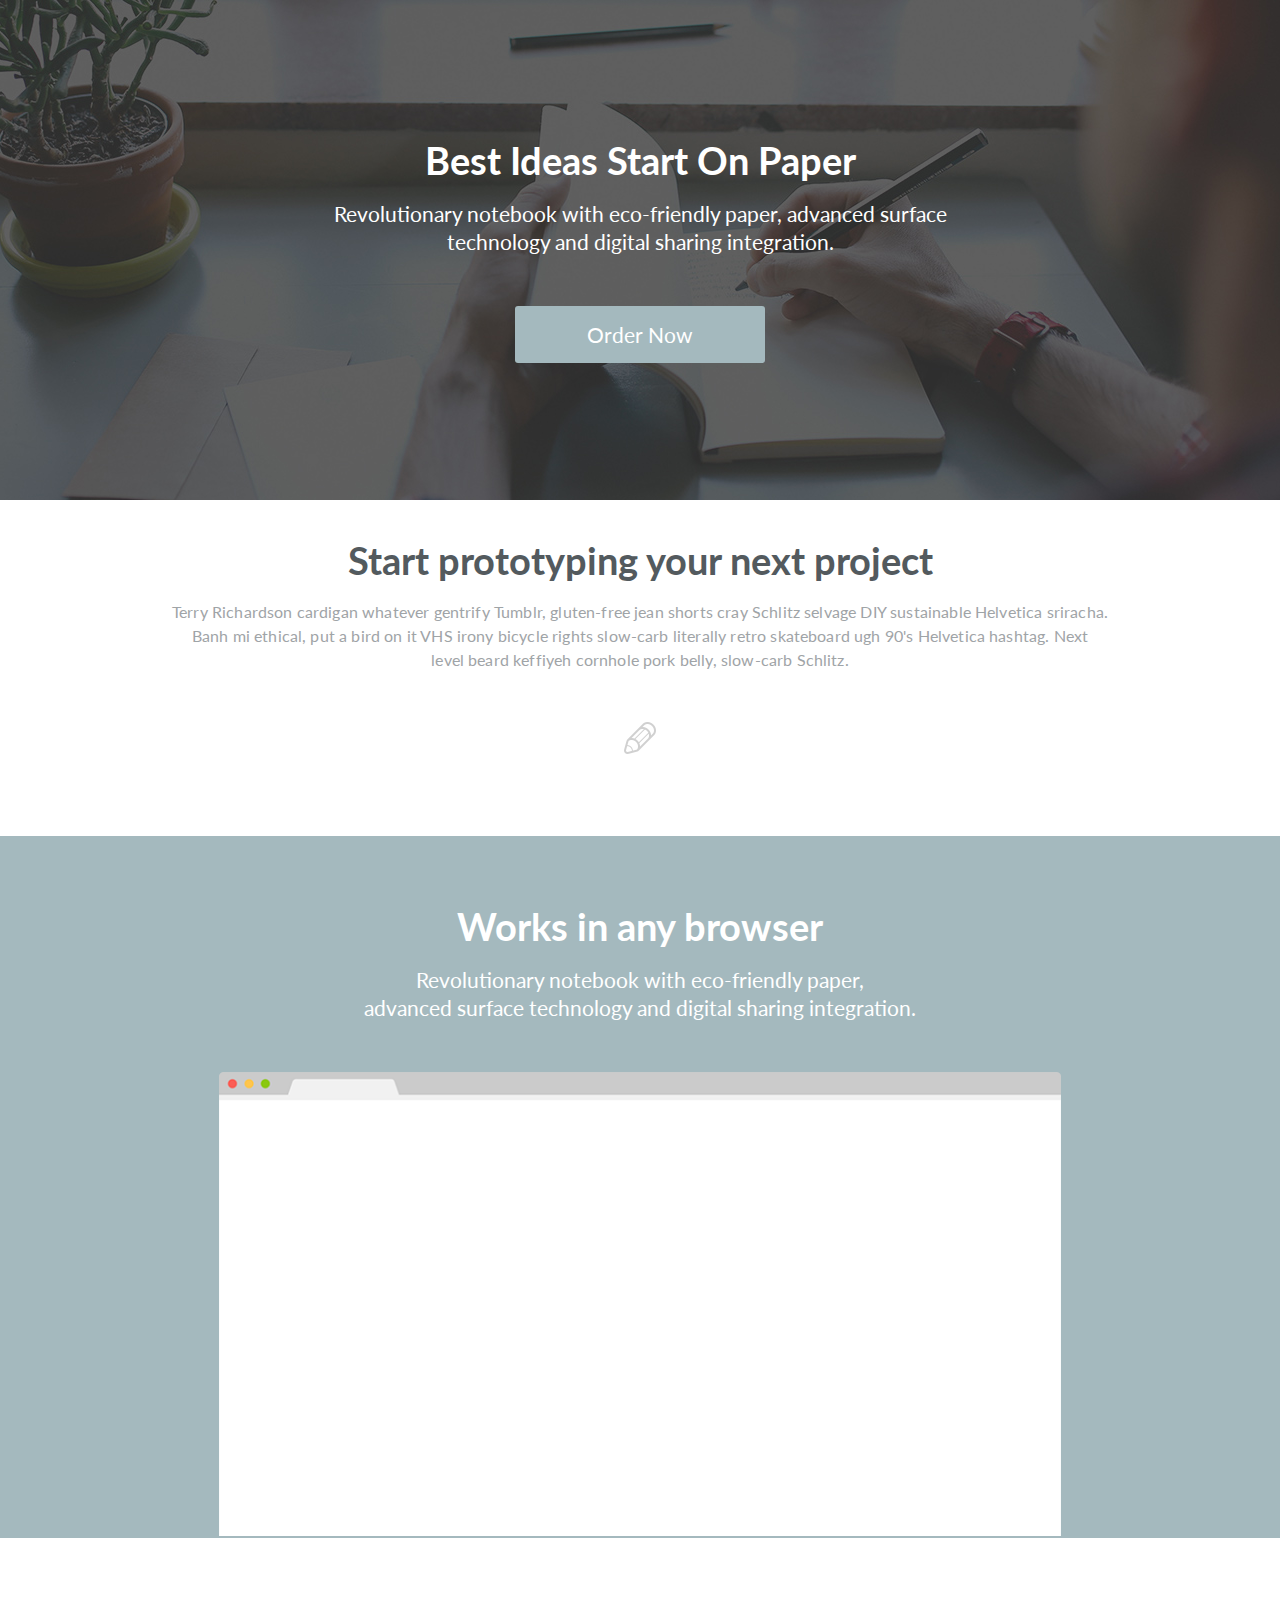
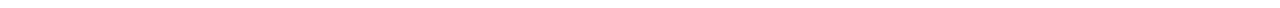
==== index.html @ d9190cd5 "Initial commit" ====
<!DOCTYPE html>
<html lang="ru">
<head>
  <!--Meta-->
  <meta charset="UTF-8">
  <meta name="viewport" content="width=device-width, initial-scale=1.0">
  <meta http-equiv="X-UA-Compatible" content="ie=edge">

  <!--Titles-->
  <title>Notebook</title>
  <meta name="keywords" content="">
  <meta name="description" content="">

  <!--Styles-->
  <link href="https://fonts.googleapis.com/css?family=Lato:300,400,700" rel="stylesheet">
  <link rel="stylesheet" href="css/style.css">

  <!--FavIcon-->
  <link rel="icon" href="img/favicon.png">

</head>
<body>

  <header>

    <div class="wrap">

      <h1>Best Ideas Start On Paper</h1>

      <p>
         Revolutionary notebook with eco-friendly paper, advanced surface<br>
         technology and digital sharing integration.
      </p>

      <a href="#" class="button">Order Now</a>

    </div>

  </header>
  <section class="s-2">

    <div class="wrap">

      <h1>Start prototyping your next project</h1>

      <p>Terry Richardson cardigan whatever gentrify Tumblr, gluten-free jean shorts cray Schlitz selvage DIY sustainable
         Helvetica sriracha.<br>
         Banh mi ethical, put a bird on it VHS irony bicycle rights slow-carb literally retro skateboard ugh 90's
         Helvetica hashtag. Next<br>
         level beard keffiyeh cornhole pork belly, slow-carb Schlitz. </p>

      <img src="img/pen.png" alt="">

    </div>

  </section>
  <section class="s-3">

    <div class="wrap">

      <h1>Works in any browser</h1>

      <p>Revolutionary notebook with eco-friendly paper,<br>
         advanced surface technology and digital sharing integration.</p>

      <img src="img/browser.png" alt="">

    </div>

  </section>

<script>document.write('<script src="http://' + (location.host || 'localhost').split(':')[0] + ':35729/livereload.js?snipver=1"></' + 'script>')</script>
</body>
</html>
---- css/style.css ----
/*
  Reset CSS
*/
html, body, div, span, applet, object, iframe,
h1, h2, h3, h4, h5, h6, p, blockquote, pre,
a, abbr, acronym, address, big, cite, code,
del, dfn, em, img, ins, kbd, q, s, samp,
small, strike, strong, sub, sup, tt, var,
b, u, i, center,
dl, dt, dd, ol, ul, li,
fieldset, form, label, legend,
table, caption, tbody, tfoot, thead, tr, th, td,
article, aside, canvas, details, embed,
figure, figcaption, footer, header, hgroup,
menu, nav, output, ruby, section, summary,
time, mark, audio, video {
	margin: 0;
	padding: 0;
	border: 0;
	font-size: 100%;
	font: inherit;
	vertical-align: baseline;
}
/* HTML5 display-role reset for older browsers */
article, aside, details, figcaption, figure,
footer, header, hgroup, menu, nav, section {
	display: block;
}
body {
	line-height: 1;
}
ol, ul {
	list-style: none;
}
blockquote, q {
	quotes: none;
}
blockquote:before, blockquote:after,
q:before, q:after {
	content: '';
	content: none;
}
table {
	border-collapse: collapse;
	border-spacing: 0;
}

/*
  Clearfix
*/
.clearfix:before,
.clearfix:after {
  content: " ";
  /* 1 */
  display: table;
  /* 2 */
}
.clearfix:after {
  clear: both;
}

/* Main styles */
body {
	font-family: 'Lato', sans-serif;
	font-weight: 400;
	color: #fff;
	box-sizing: border-box;
	overflow-x: hidden;
  text-align: center;
}

.wrap {
	max-width: 1000px;
	padding: 0 10px;
	margin: 0 auto;
	box-sizing: border-box;
}

.button {
  display: inline-block;
  font-size: 21px;
  padding: 18px 72px;
  border-radius: 3px;
  background-color: rgb(164, 185, 190);
  text-decoration: none;
  color: #fff;
}

.button:hover {
  background-color: #83bbc8;
}

h1 {
  font-size: 38px;
  padding-bottom: 20px;
  line-height: 40px;
  font-weight: 700;
}

p {
  font-size: 21px;
  line-height: 28px;
  font-weight: 400;
}


/* Site */
header {
  background: url('../img/header_bg.jpg') center top no-repeat;
  height: 500px;
  padding-top: 140px;
  box-sizing: border-box;
}

header .button {
  margin-top: 50px;
}

.s-2 {
  padding: 40px 0 80px 0;
}

.s-2 h1 {
  color: #535a5e;
}

.s-2 p {
  color: #9fa4a7;
  font-size: 16px;
  line-height: 24px;
  letter-spacing: 0.01em;
  padding-bottom: 50px;
}

.s-3 {
  box-sizing: border-box;
  padding-top: 70px;
  background: #a4b9be;
  margin-bottom: 70px;
}

.s-3 img {
  margin-top: 50px;
  width: 86%;
}

@media screen and (max-width: 959px) {

  .s-2 br {
    display: none;
  }

}

@media screen and (max-width: 639px) {

  header br,
  .s-3 br {
    display: none;
  }

  header h1 {
    padding-bottom: 20px;
    line-height: 40px;
  }

  .s-3 img {
    padding-top: 50px;
    width: 100%;
  }

}
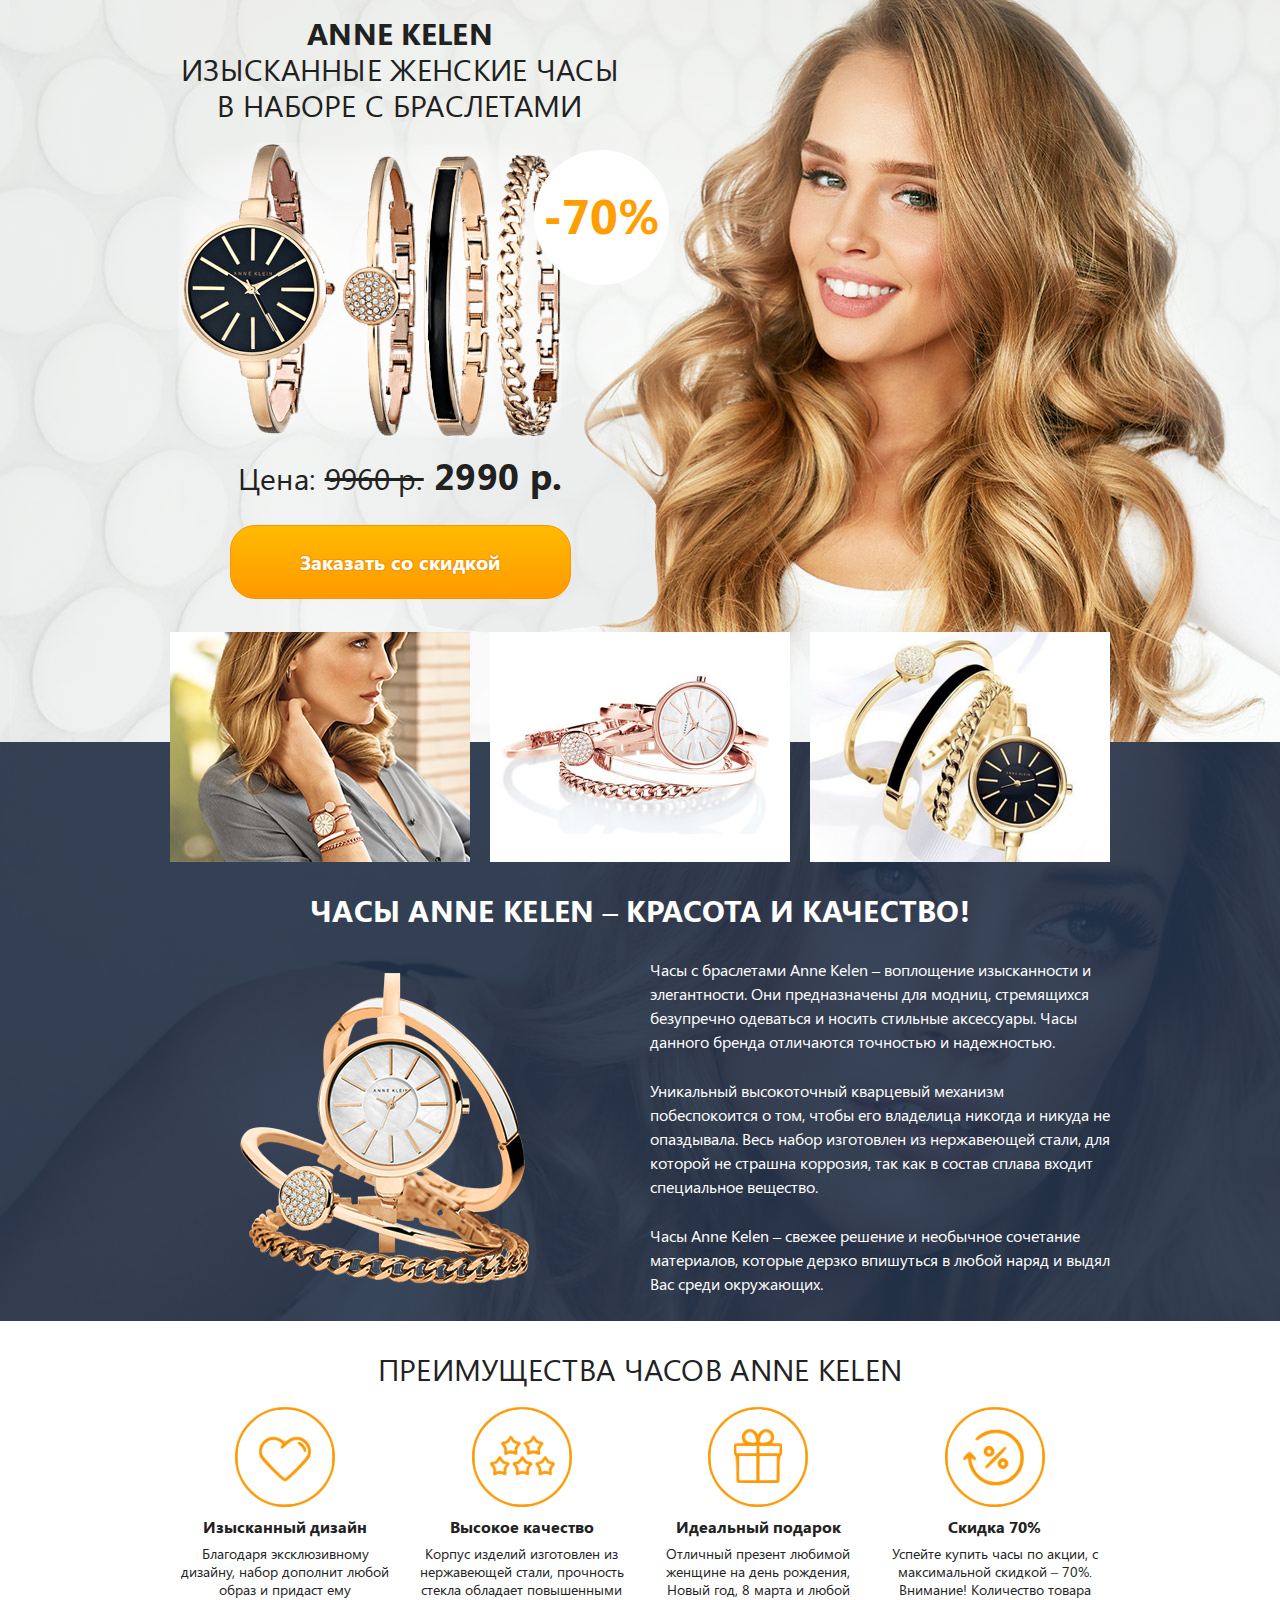
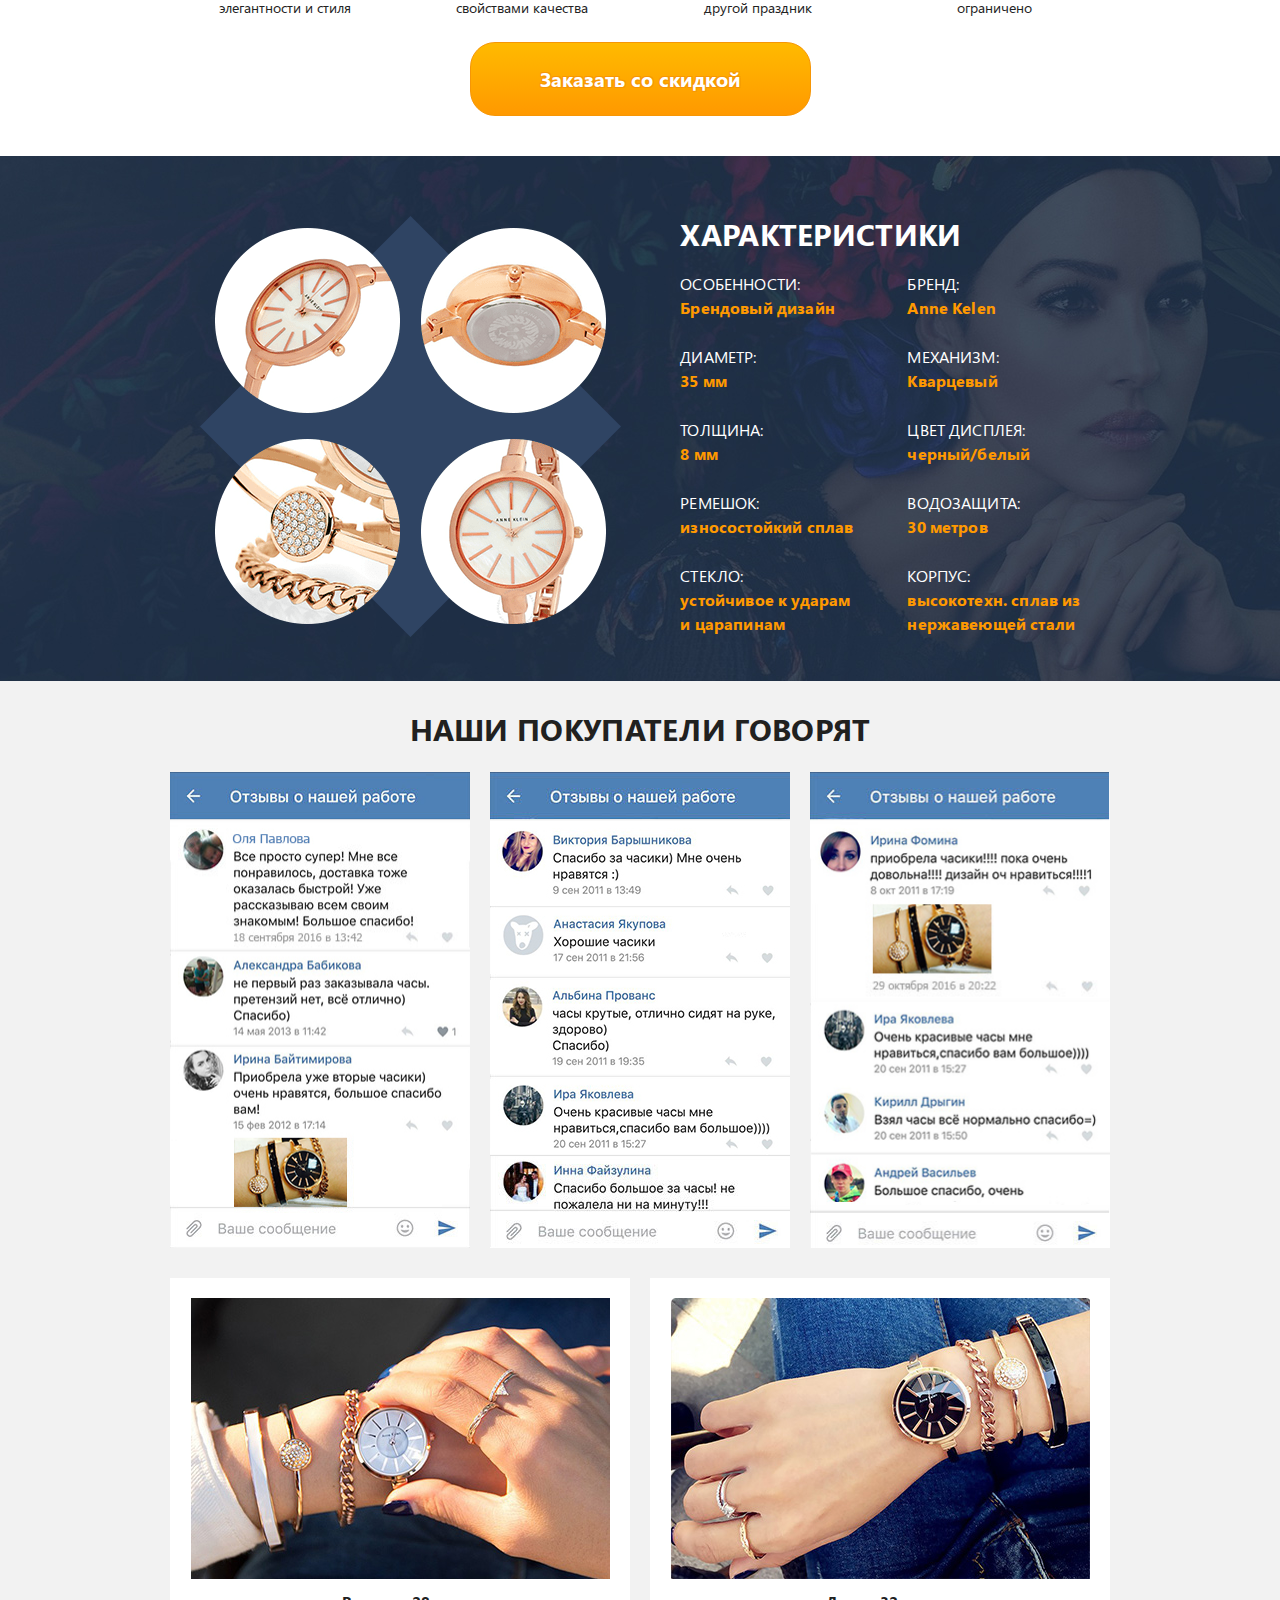
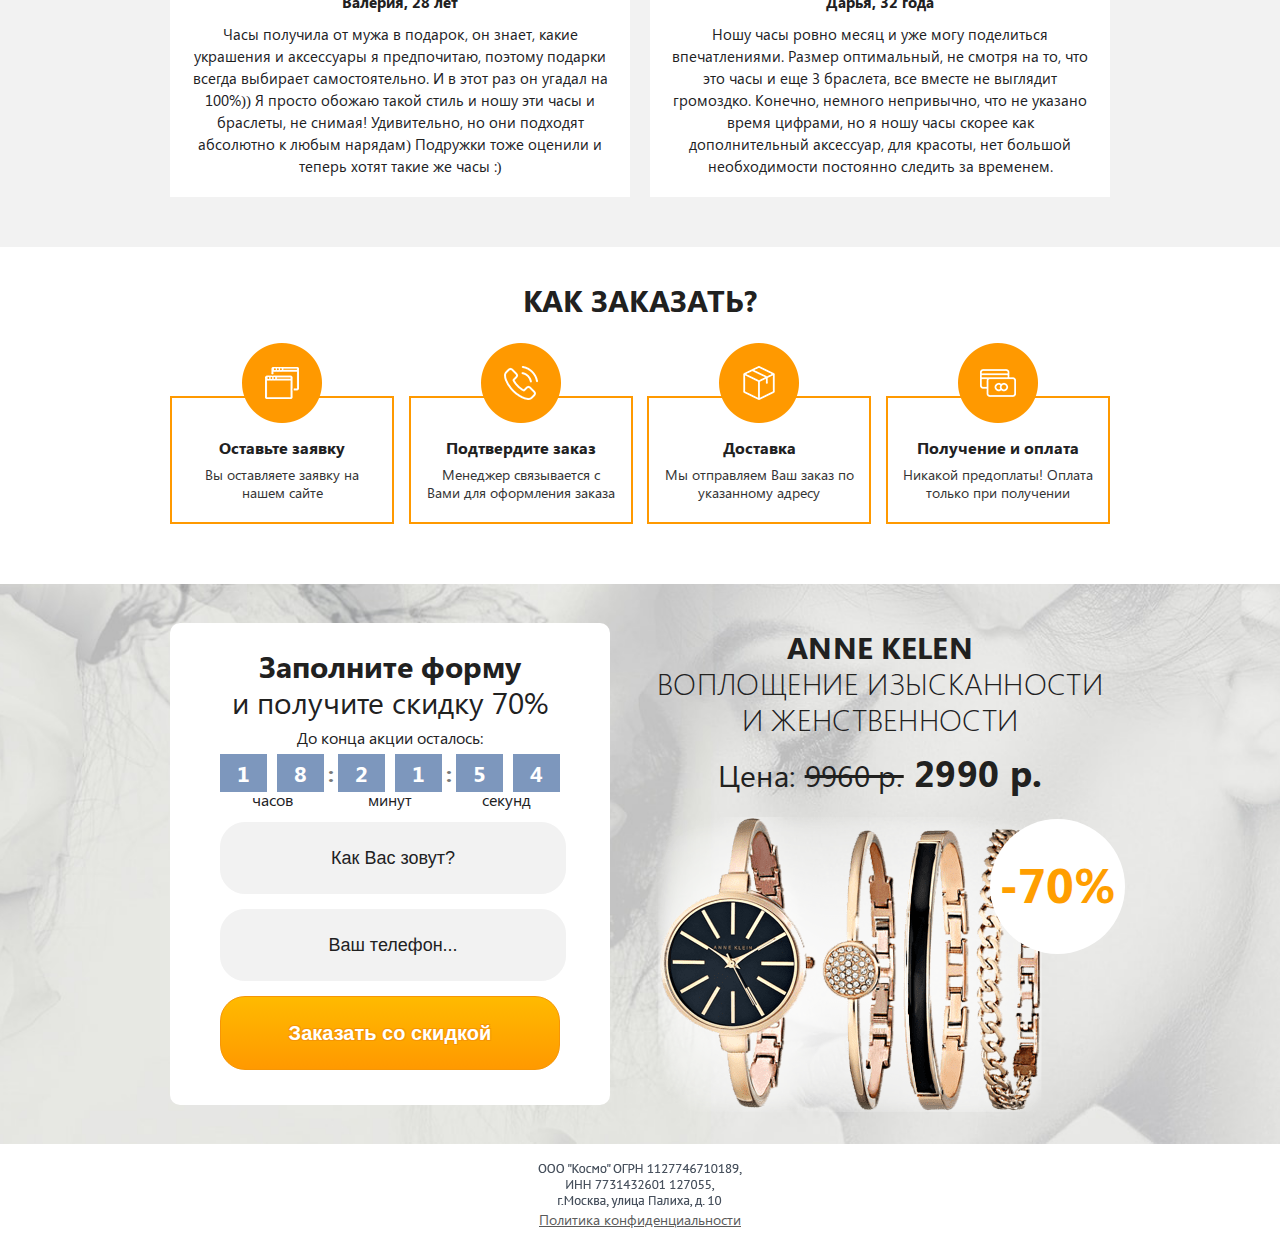
==== commit 96246e28: "New website" ====
--- a/index.html
+++ b/index.html
@@ -7,68 +7,316 @@
   <meta http-equiv="X-UA-Compatible" content="ie=edge">
 
   <!--Titles-->
-  <title>Notebook</title>
+  <title>Anne Kelen - Изысканные женские часы</title>
   <meta name="keywords" content="">
   <meta name="description" content="">
 
   <!--Styles-->
-  <link href="https://fonts.googleapis.com/css?family=Lato:300,400,700" rel="stylesheet">
+  <link rel="stylesheet" href="css/fonts.css">
   <link rel="stylesheet" href="css/style.css">
 
   <!--FavIcon-->
-  <link rel="icon" href="img/favicon.png">
+  <link rel="icon" href="img/favicon.ico">
 
 </head>
 <body>
 
   <header>
 
-    <div class="wrap">
-
-      <h1>Best Ideas Start On Paper</h1>
-
-      <p>
-         Revolutionary notebook with eco-friendly paper, advanced surface<br>
-         technology and digital sharing integration.
-      </p>
-
-      <a href="#" class="button">Order Now</a>
-
-    </div>
+      <div class="wrap">
+
+        <div class="product">
+
+          <h1>Anne Kelen<br><span>Изысканные женские часы<br>в наборе с браслетами</span></h1>
+
+          <img class="bottom" src="img/product_white.png" alt="">
+          <img class="top" src="img/product_black.png" alt="">
+
+          <div class="discount">-70%</div>
+
+          <div class="price">Цена: <span>9960 р.</span><span> 2990 р.</span></div>
+
+          <a class="button" href="#">Заказать со скидкой</a>
+
+        </div>
+
+      </div>
 
   </header>
-  <section class="s-2">
-
-    <div class="wrap">
-
-      <h1>Start prototyping your next project</h1>
-
-      <p>Terry Richardson cardigan whatever gentrify Tumblr, gluten-free jean shorts cray Schlitz selvage DIY sustainable
-         Helvetica sriracha.<br>
-         Banh mi ethical, put a bird on it VHS irony bicycle rights slow-carb literally retro skateboard ugh 90's
-         Helvetica hashtag. Next<br>
-         level beard keffiyeh cornhole pork belly, slow-carb Schlitz. </p>
-
-      <img src="img/pen.png" alt="">
-
-    </div>
-
-  </section>
-  <section class="s-3">
-
-    <div class="wrap">
-
-      <h1>Works in any browser</h1>
-
-      <p>Revolutionary notebook with eco-friendly paper,<br>
-         advanced surface technology and digital sharing integration.</p>
-
-      <img src="img/browser.png" alt="">
-
-    </div>
-
-  </section>
-
-<script>document.write('<script src="http://' + (location.host || 'localhost').split(':')[0] + ':35729/livereload.js?snipver=1"></' + 'script>')</script>
+
+  <section class="b-2">
+
+    <div class="wrap clearfix">
+
+      <div class="gallery">
+
+        <img src="img/gal_1.jpg" alt="">
+        <img src="img/gal_2.jpg" alt="">
+        <img src="img/gal_3.jpg" alt="">
+
+      </div>
+
+      <h1>часы Anne Kelen – красота и качество!</h1>
+
+      <img src="img/b_2.png" alt="">
+
+      <p>Часы с браслетами Anne Kelen – воплощение изысканности и элегантности. Они предназначены для модниц,
+        стремящихся безупречно одеваться и носить стильные аксессуары. Часы данного бренда отличаются точностью и
+        надежностью.</p>
+
+      <p>Уникальный высокоточный кварцевый механизм побеспокоится о том, чтобы его владелица никогда и никуда не
+        опаздывала. Весь набор изготовлен из нержавеющей стали, для которой не страшна коррозия, так как в состав
+        сплава входит специальное вещество. </p>
+
+      <p>Часы Anne Kelen – свежее решение и необычное сочетание материалов, которые дерзко впишуться в любой наряд и
+        выдял Вас среди окружающих.</p>
+
+    </div>
+
+  </section>
+
+  <section class="b-3">
+
+    <div class="wrap">
+
+      <h1>Преимущества часов Anne kelen</h1>
+
+      <div class="items">
+
+          <div class="item">
+            <img src="img/item_1.svg" alt="">
+            <h4>Изысканный дизайн</h4>
+            <p>Благодаря эксклюзивному дизайну, набор дополнит любой образ и придаст ему элегантности и стиля</p>
+          </div>
+
+          <div class="item">
+            <img src="img/item_2.svg" alt="">
+            <h4>Высокое качество</h4>
+            <p>Корпус изделий изготовлен из нержавеющей стали, прочность стекла обладает повышенными свойствами качества</p>
+          </div>
+
+          <div class="item">
+            <img src="img/item_3.svg" alt="">
+            <h4>Идеальный подарок</h4>
+            <p>Отличный презент любимой женщине на день рождения, Новый год, 8 марта и любой другой праздник</p>
+          </div>
+
+          <div class="item">
+            <img src="img/item_4.svg" alt="">
+            <h4>Скидка 70%</h4>
+            <p>Успейте купить часы по акции, с максимальной скидкой – 70%. Внимание! Количество товара ограничено</p>
+          </div>
+
+      </div>
+
+      <a class="button" href="#">Заказать со скидкой</a>
+
+    </div>
+
+  </section>
+
+  <section class="b-4">
+
+    <div class="wrap">
+
+      <img src="img/b_4.png" alt="">
+
+      <div class="character">
+
+        <h1>Характеристики</h1>
+
+        <ul>
+          <li>Особенности:<br><span>Брендовый дизайн</span></li>
+          <li>Диаметр:<br><span>35 мм</span></li>
+          <li>Толщина:<br><span>8 мм</span></li>
+          <li>ремешок:<br><span>износостойкий сплав</span></li>
+          <li>Стекло:<br><span>устойчивое к ударам<br>и царапинам</span></li>
+        </ul>
+
+        <ul>
+          <li>Бренд:<br><span>Anne Kelen</span></li>
+          <li>Механизм:<br><span>Кварцевый</span></li>
+          <li>Цвет дисплея:<br><span>черный/белый</span></li>
+          <li>Водозащита:<br><span>30 метров</span></li>
+          <li>Корпус:<br><span>высокотехн. сплав из<br>нержавеющей стали</span></li>
+        </ul>
+
+      </div>
+
+    </div>
+
+  </section>
+
+  <section class="b-5">
+
+    <div class="wrap">
+
+      <h1>наши покупатели говорят</h1>
+
+      <div class="vk">
+
+        <img src="img/b_5_1.jpg" alt="">
+        <img src="img/b_5_2.jpg" alt="">
+        <img src="img/b_5_3.jpg" alt="">
+
+      </div>
+
+      <div class="reviews">
+
+        <div>
+
+          <img src="img/b_5_4.jpg" alt="">
+
+          <h4>Валерия, 28 лет</h4>
+
+          <p>
+            Часы получила от мужа в подарок, он знает, какие украшения и аксессуары я предпочитаю, поэтому подарки
+            всегда выбирает самостоятельно. И в этот раз он угадал на 100%)) Я просто обожаю такой стиль и ношу эти
+            часы и браслеты, не снимая! Удивительно, но они подходят абсолютно к любым нарядам) Подружки тоже оценили
+            и теперь хотят такие же часы :)
+          </p>
+
+        </div>
+
+        <div>
+
+          <img src="img/b_5_5.jpg" alt="">
+
+          <h4>Дарья, 32 года</h4>
+
+          <p>
+            Ношу часы ровно месяц и уже могу поделиться впечатлениями. Размер оптимальный, не смотря на то, что это часы
+            и еще 3 браслета, все вместе не выглядит громоздко. Конечно, немного непривычно, что не указано время цифрами,
+            но я ношу часы скорее как дополнительный аксессуар, для красоты, нет большой необходимости постоянно следить
+            за временем.
+          </p>
+
+        </div>
+
+      </div>
+
+    </div>
+
+  </section>
+
+  <section class="b-6">
+
+    <div class="wrap">
+
+      <h1>Как заказать?</h1>
+
+      <div class="items">
+
+        <div class="item">
+
+          <img src="img/b_6_1.png" alt="">
+          <h4>Оставьте заявку</h4>
+          <p>Вы оставляете заявку на нашем сайте</p>
+
+        </div>
+
+        <div class="item">
+
+          <img src="img/b_6_2.png" alt="">
+          <h4>Подтвердите заказ</h4>
+          <p>Менеджер связывается с Вами для оформления заказа</p>
+
+        </div>
+
+        <div class="item">
+
+          <img src="img/b_6_3.png" alt="">
+          <h4>Доставка</h4>
+          <p>Мы отправляем Ваш заказ по указанному адресу</p>
+
+        </div>
+
+        <div class="item">
+
+          <img src="img/b_6_4.png" alt="">
+          <h4>Получение и оплата</h4>
+          <p>Никакой предоплаты! Оплата только при получении</p>
+
+        </div>
+
+      </div>
+
+    </div>
+
+  </section>
+
+  <section class="b-7">
+
+    <div class="wrap">
+
+      <div class="form">
+
+        <h2>Заполните форму<br><span>и получите скидку 70%</span></h2>
+
+        <p>До конца акции осталось:</p>
+
+        <div class="timer">
+            <span class="result-hour items"><span></span><span></span></span>
+            <span class="absolute-1">часов</span>
+            <span class="dot">:</span>
+            <span class="result-minute items"><span></span><span></span></span>
+            <span class="absolute-2">минут</span>
+            <span class="dot">:</span>
+            <span class="result-second items"><span></span><span></span></span>
+            <span class="absolute-3">секунд</span>
+        </div>
+
+        <form action="#">
+          <input type="text" name="" value="" placeholder="Как Вас зовут?">
+          <input type="text" name="" value="" placeholder="Ваш телефон...">
+          <input type="submit" name="" value="Заказать со скидкой">
+        </form>
+
+      </div>
+
+      <div class="product">
+
+        <h1>Anne Kelen<br><span>воплощение изысканности<br>и женственности</span></h1>
+
+        <div class="before-price">Цена со скидкой:</div>
+
+        <div class="price"><span>Цена: </span><span>9960 р.</span><span> 2990 р.</span></div>
+
+        <img class="bottom" src="img/product_white.png" alt="">
+        <img class="top" src="img/product_black.png" alt="">
+
+        <div class="discount">-70%</div>
+
+      </div>
+
+        <div class="bottom-product">
+
+          <h1>Anne Kelen<br><span>Изысканные женские часы<br>в наборе с браслетами</span></h1>
+
+          <img class="bottom" src="img/product_white.png" alt="">
+          <img class="top" src="img/product_black.png" alt="">
+
+          <div class="discount">-70%</div>
+
+          <div class="price">Цена: <span>9960 р.</span><span> 2990 р.</span></div>
+
+        </div>
+
+    </div>
+
+  </section>
+
+  <footer>
+
+    <img src="img/footer.png" alt="">
+    <a href="#">Политика конфиденциальности</a>
+
+  </footer>
+
+
+  <script src="https://code.jquery.com/jquery-2.2.4.min.js"
+          integrity="sha256-BbhdlvQf/xTY9gja0Dq3HiwQF8LaCRTXxZKRutelT44="
+          crossorigin="anonymous"></script>
+<script type="text/javascript" src="js/script.js"></script>
 </body>
 </html>
--- a/css/fonts.css
+++ b/css/fonts.css
@@ -0,0 +1,32 @@
+@font-face {
+    font-family:'Segoe UI Light';
+    src: url('../fonts/Segoe UI Light.woff2') format('woff2'),
+		url('../fonts/Segoe UI Light.woff') format('woff'),
+		url('../fonts/Segoe UI Light.otf') format('opentype');
+    font-weight: 300;
+    font-style: normal;
+    font-stretch: normal;
+    unicode-range: U+0020-051D;
+}
+
+@font-face {
+    font-family:'Segoe UI';
+    src: url('../fonts/Segoe UI.woff2') format('woff2'),
+		url('../fonts/Segoe UI.woff') format('woff'),
+		url('../fonts/Segoe UI.otf') format('opentype');
+    font-weight: 400;
+    font-style: normal;
+    font-stretch: normal;
+    unicode-range: U+0020-1FFE;
+}
+
+@font-face {
+    font-family:'Segoe UI';
+    src: url('../fonts/Segoe UI Bold.woff2') format('woff2'),
+		url('../fonts/Segoe UI Bold.woff') format('woff'),
+		url('../fonts/Segoe UI Bold.otf') format('opentype');
+    font-weight: 700;
+    font-style: normal;
+    font-stretch: normal;
+    unicode-range: U+0020-1FFE;
+}
--- a/css/style.css
+++ b/css/style.css
@@ -59,114 +59,845 @@
   clear: both;
 }
 
+/* Input settings */
+
+::-webkit-input-placeholder {color:#21211f;}
+::-moz-placeholder          {color:#21211f;}/* Firefox 19+ */
+:-moz-placeholder           {color:#21211f;}/* Firefox 18- */
+:-ms-input-placeholder      {color:#21211f;}
+
+input[placeholder]          {text-overflow:ellipsis;}
+input::-moz-placeholder     {text-overflow:ellipsis;}
+input:-moz-placeholder      {text-overflow:ellipsis;}
+input:-ms-input-placeholder {text-overflow:ellipsis;}
+
+:focus::-webkit-input-placeholder {color: transparent}
+:focus::-moz-placeholder          {color: transparent}
+:focus:-moz-placeholder           {color: transparent}
+:focus:-ms-input-placeholder      {color: transparent}
+
 /* Main styles */
 body {
-	font-family: 'Lato', sans-serif;
+	font-family:'Segoe UI';
 	font-weight: 400;
-	color: #fff;
+	color: #21211f;
 	box-sizing: border-box;
 	overflow-x: hidden;
-  text-align: center;
 }
 
 .wrap {
-	max-width: 1000px;
+	max-width: 960px;
 	padding: 0 10px;
 	margin: 0 auto;
 	box-sizing: border-box;
 }
 
-.button {
-  display: inline-block;
-  font-size: 21px;
-  padding: 18px 72px;
-  border-radius: 3px;
-  background-color: rgb(164, 185, 190);
-  text-decoration: none;
-  color: #fff;
-}
-
-.button:hover {
-  background-color: #83bbc8;
-}
-
-h1 {
-  font-size: 38px;
-  padding-bottom: 20px;
-  line-height: 40px;
-  font-weight: 700;
-}
-
-p {
-  font-size: 21px;
-  line-height: 28px;
-  font-weight: 400;
-}
-
-
-/* Site */
+h1, h2, h4 {
+	font-weight: 700;
+	font-size: 30px;
+	line-height: 36px;
+	letter-spacing: 0.01em;
+	text-transform: uppercase;
+}
+
+input {
+	outline: none;
+}
+
+.button, input[type='submit'] {
+	display: inline-block;
+	font-size: 20px;
+	line-height: 36px;
+	color: #fff;
+	font-weight: 700;
+	text-shadow: -1px -1px 0 #f69606, 1px -1px 0 #f69606, -1px 1px 0 #f69606, 1px 1px 0 #f69606;
+	text-decoration: none;
+	background-image: -moz-linear-gradient( 90deg, #ff9900 0%, #ffba00 100%);
+  background-image: -webkit-linear-gradient( 90deg, #ff9900 0%, #ffba00 100%);
+  background-image: -ms-linear-gradient( 90deg, #ff9900 0%, #ffba00 100%);
+	border: 1px solid #f69606;
+	border-radius: 25px;
+	padding: 18px 69px;
+	cursor:pointer
+}
+
+.button:hover, input[type='submit']:hover {
+	background-image: -moz-linear-gradient( 90deg, #ffaf00 0%, #ffc800 100%);
+  background-image: -webkit-linear-gradient( 90deg, #ffaf00 0%, #ffc800 100%);
+  background-image: -ms-linear-gradient( 90deg, #ffaf00 0%, #ffc800 100%);
+}
+
+.button:active, input[type='submit']:active {
+	background-image: -moz-linear-gradient( 90deg, #ffba00 0%, #ff9900 100%);
+  background-image: -webkit-linear-gradient( 90deg, #ffba00 0%, #ff9900 100%);
+  background-image: -ms-linear-gradient( 90deg, #ffba00 0%, #ff9900 100%);
+}
+
+.bottom-product {
+	display: none;
+}
+
+
+/* IMG animation */
+
+.product img.bottom,
+.bottom-product img.bottom {
+	position:relative;
+	-webkit-transition: opacity 1s ease-in-out;
+	-moz-transition: opacity 1s ease-in-out;
+	-o-transition: opacity 1s ease-in-out;
+	transition: opacity 1s ease-in-out;
+}
+.product img.top,
+.bottom-product img.top {
+position:absolute;
+left: 68px;
+-webkit-transition: opacity 1s ease-in-out;
+-moz-transition: opacity 1s ease-in-out;
+-o-transition: opacity 1s ease-in-out;
+transition: opacity 1s ease-in-out;
+}
+
+@-webkit-keyframes cf3FadeInOut {
+0% {
+opacity:1;
+}
+45% {
+opacity:1;
+}
+55% {
+opacity:0;
+}
+100% {
+opacity:0;
+}
+}
+
+@-moz-keyframes cf3FadeInOut {
+0% {
+opacity:1;
+}
+45% {
+opacity:1;
+}
+55% {
+opacity:0;
+}
+100% {
+opacity:0;
+}
+}
+
+@-o-keyframes cf3FadeInOut {
+0% {
+opacity:1;
+}
+45% {
+opacity:1;
+}
+55% {
+opacity:0;
+}
+100% {
+opacity:0;
+}
+}
+
+@keyframes cf3FadeInOut {
+0% {
+opacity:1;
+}
+45% {
+opacity:1;
+}
+55% {
+opacity:0;
+}
+100% {
+opacity:0;
+}
+}
+
+.product img.top,
+.bottom-product img.top {
+-webkit-animation-name: cf3FadeInOut;
+-webkit-animation-timing-function: ease-in-out;
+-webkit-animation-iteration-count: infinite;
+-webkit-animation-duration: 4s;
+-webkit-animation-direction: alternate;
+
+-moz-animation-name: cf3FadeInOut;
+-moz-animation-timing-function: ease-in-out;
+-moz-animation-iteration-count: infinite;
+-moz-animation-duration: 4s;
+-moz-animation-direction: alternate;
+
+-o-animation-name: cf3FadeInOut;
+-o-animation-timing-function: ease-in-out;
+-o-animation-iteration-count: infinite;
+-o-animation-duration: 4s;
+-o-animation-direction: alternate;
+<p style="text-align: center;">animation-name: cf3FadeInOut;
+animation-timing-function: ease-in-out;
+animation-iteration-count: infinite;
+animation-duration: 4s;
+animation-direction: alternate;
+}
+
+
+/* Header */
+
 header {
-  background: url('../img/header_bg.jpg') center top no-repeat;
-  height: 500px;
-  padding-top: 140px;
-  box-sizing: border-box;
-}
-
-header .button {
-  margin-top: 50px;
-}
-
-.s-2 {
-  padding: 40px 0 80px 0;
-}
-
-.s-2 h1 {
-  color: #535a5e;
-}
-
-.s-2 p {
-  color: #9fa4a7;
-  font-size: 16px;
-  line-height: 24px;
-  letter-spacing: 0.01em;
-  padding-bottom: 50px;
-}
-
-.s-3 {
-  box-sizing: border-box;
-  padding-top: 70px;
-  background: #a4b9be;
-  margin-bottom: 70px;
-}
-
-.s-3 img {
-  margin-top: 50px;
-  width: 86%;
-}
+	height: 742px;
+	background: url('../img/header_bg_md.jpg') top center no-repeat;
+}
+
+.product,
+.bottom-product {
+	position: relative;
+	width: 460px;
+	text-align: center;
+	padding-top: 15px;
+}
+
+.product h1 {
+	letter-spacing: 0. 025em;
+}
+
+.product h1 span {
+	font-weight: 400;
+}
+
+.product img,
+.bottom-product img {
+	display: inline-block;
+	margin: 20px  0 0 -60px;
+}
+
+.product .discount,
+.bottom-product .discount {
+	font-weight: 700;
+	font-size: 48px;
+  line-height: 128px;
+  color: #ff9e00;
+  background: #fff;
+  position: absolute;
+	left: 364px;
+  top: 150px;
+  width: 135px;
+	height: 135px;
+	border-radius: 50%;
+}
+
+.product .price,
+.product .before-price,
+.bottom-product .price {
+	padding: 10px 0 22px 0;
+	font-size: 30px;
+	line-height: 50px;
+	letter-spacing: 0.01em;
+}
+
+.product .before-price {
+	display: none;
+}
+
+header .product .price span:first-child,
+.bottom-product .price span:first-child {
+	text-decoration: line-through;
+}
+
+.product .price span:last-child,
+.bottom-product .price span:last-child {
+	font-size: 36px;
+	font-weight: 700;
+}
+
+/* Block 2 */
+
+.gallery {
+	display: flex;
+	justify-content: space-between;
+}
+
+.gallery img {
+	margin-top: -110px;
+}
+
+.b-2 {
+	background: url('../img/b_2_bg_md.jpg') top center no-repeat;
+	background-size: cover;
+	color: #fff;
+	text-align: center;
+}
+
+.b-2 h1 {
+	margin: 30px 0 30px 0;
+}
+
+.b-2 .wrap > img{
+	margin: 15px 0 0 70px;
+	display: block;
+	float:left;
+}
+
+.b-2 p {
+	font-size: 16px;
+	line-height: 24px;
+	text-align: left;
+	margin-left: 480px;
+	margin-bottom: 25px;
+}
+
+.b-3 {
+	text-align: center;
+	color: #222;
+}
+
+.b-3 h1 {
+	font-weight: 400;
+	margin: 30px 0 10px 0;
+}
+
+.b-3 .items {
+	align-items: center;
+	display: flex;
+	justify-content: space-between;
+	flex-wrap: wrap;
+}
+
+.b-3 .item {
+	height: 220px;
+	width: 210px;
+	padding: 10px;
+}
+
+.b-3 .item  h4 {
+	letter-spacing: 0;
+	font-size: 16px;
+	text-transform: none;
+}
+
+.b-3 .item p {
+	font-size: 14px;
+	line-height: 18px;
+}
+
+.b-3 .button {
+	margin: 5px 0 40px 0;
+}
+
+.b-4 {
+	background: url('../img/b_3_bg.jpg') center top no-repeat;
+	background-size: cover;
+	color: #fff;
+	padding: 35px 0 20px 0;
+}
+
+.b-4 .wrap {
+	display: flex;
+	justify-content: space-around;
+	align-items: center;
+	flex-wrap: wrap;
+}
+
+.b-4 .character {
+	margin-top: 25px;
+}
+
+.b-4 ul {
+	display: inline-block;
+	padding-top: 20px;
+}
+
+.b-4 ul:last-child {
+	padding-left: 50px;
+}
+
+.b-4 li {
+	font-size: 16px;
+	line-height: 24px;
+	letter-spacing: 0.01em;
+	text-transform: uppercase;
+	padding-bottom: 25px;
+}
+
+.b-4 li span {
+	line-height: 18px;
+	color: #ff9900;
+	text-transform: none;
+	font-weight: 700;
+}
+
+.b-5 {
+	background-color: #f2f2f2;
+	text-align: center;
+	padding: 30px 0 50px 0;
+}
+
+.b-5 h1 {
+	margin-bottom: 25px;
+}
+
+.b-5 .vk {
+	display: flex;
+	justify-content: space-between;
+	margin-bottom: 30px;
+	flex-wrap: wrap;
+}
+
+.b-5 .vk img {
+	width: 300px;
+}
+
+.b-5 .reviews {
+	display: flex;
+	justify-content: space-between;
+	flex-wrap: wrap;
+}
+
+.b-5 .reviews div {
+	max-width: 420px;
+	padding: 20px;
+	background-color: #fff;
+}
+
+.b-5 .reviews div h4,
+.b-5 .reviews div p {
+	margin-top: 10px;
+	text-transform: none;
+	font-size: 15px;
+	line-height: 22px;
+	letter-spacing: 0;
+}
+
+.b-6 {
+	text-align: center;
+	padding: 35px 0 60px 0;
+}
+
+.b-6 .items {
+	display: flex;
+	justify-content: space-between;
+	margin-top: 78px;
+	flex-wrap: wrap;
+}
+
+.b-6 .item {
+	width: 192px;
+	position: relative;
+	padding: 32px 14px 20px 14px;
+	border: 2px solid #ff9900;
+}
+
+.b-6 .item img{
+	position: absolute;
+	top: -55px;
+	left: 70px;
+}
+
+.b-6 .item h4 {
+	font-size: 16px;
+	line-height: 36px;
+	letter-spacing: 0;
+	text-transform: none;
+}
+
+.b-6 .item p {
+	font-size: 14px;
+	line-height: 18px;
+	color: #333333;
+}
+
+.b-7 {
+	background: url('../img/b_7_bg.jpg') center top no-repeat;
+	background-size: cover;
+	padding: 30px 0;
+}
+
+.b-7 .wrap {
+	display: flex;
+	justify-content: space-between;
+	align-items: center;
+}
+
+.b-7 .form {
+	text-align: center;
+	max-width: 340px;
+	background-color: #fff;
+	border-radius: 10px;
+	padding: 25px 50px 35px 50px;
+}
+
+.b-7 h2 {
+	text-transform: none;
+	letter-spacing: 0;
+	margin-bottom: 10px;
+}
+
+.b-7 h2 span{
+	font-weight: 400;
+}
+
+.b-7 .form .timer {
+	margin: 8px 0 30px 0;
+	position: relative
+}
+
+.b-7 .form .timer .items span,
+.b-7 .form .timer .dot {
+	font-size: 22px;
+	line-height: 38px;
+	font-weight: 700;
+}
+.b-7 .form .timer .items span{
+	color: #fff;
+	padding: 4px 17px;
+	background-color: #7d97bd;
+	margin: 0 5px 0 5px;
+}
+
+.b-7 .form .timer .items span:first-child {
+	margin-left: 0;
+}
+
+.b-7 .form .timer .items span:last-child {
+	margin-right: 0;
+}
+
+.b-7 .form .timer .absolute-1 {
+	position: absolute;
+	top: 38px;
+	left: 32px;
+}
+
+.b-7 .form .timer .absolute-2 {
+	position: absolute;
+	top: 38px;
+	left: 148px;
+}
+
+.b-7 .form .timer .absolute-3 {
+	position: absolute;
+	top: 38px;
+  left: 262px;
+}
+
+.b-7 .form .timer .dot {
+	color: #787878;
+}
+
+.b-7 .form input[type='text'] {
+	width: 100%;
+	font-size: 18px;
+	line-height: 68px;
+	text-align: center;
+	background-color: #f2f2f2;
+	border-radius: 25px;
+	display: inline-block;
+	border: 1px solid #f2f2f2;
+	margin-bottom: 15px;
+}
+
+.b-7 .form input[type='submit'] {
+	padding: 18px 0;
+	width: 100%;
+}
+
+.b-7 .product h1 span{
+	font-family:'Segoe UI Light';
+	font-weight: 300;
+}
+
+.b-7 .product .price span:nth-child(2) {
+	text-decoration: line-through;
+}
+
+.b-7 .product img {
+	margin-top: -5px;
+}
+
+.b-7 .product .discount {
+	left: 340px;
+	top: 205px;
+}
+
+footer {
+	text-align: center;
+	padding: 20px 10px 25px 10px;
+}
+
+footer a {
+	font-size: 14px;
+	line-height: 20px;
+	color: #5a5a5a;
+	text-decoration: underline;
+	display: block;
+}
+
+/* Media tablet */
 
 @media screen and (max-width: 959px) {
 
-  .s-2 br {
-    display: none;
-  }
-
-}
+	.wrap {
+		max-width: 640px;
+	}
+
+	header {
+		background-position: 42% 0;
+	}
+
+	.gallery img {
+		height: 152px;
+	}
+
+	.b-2 .wrap > img {
+		margin-left: 0;
+	}
+
+	.b-2 p {
+		margin-left: 300px;
+	}
+
+	.b-4 {
+		text-align: center;
+	}
+
+	.b-5 .vk {
+		flex-direction: column;
+		align-items: center;
+	}
+
+	.b-5 .vk img:first-child,
+	.b-5 .vk img:nth-child(2) {
+		margin-bottom: 20px;
+	}
+
+	.b-5 .reviews {
+		justify-content: center;
+	}
+
+	.b-5 .reviews div:first-child {
+		margin-bottom: 20px;
+	}
+
+	.b-6 .items {
+		justify-content: space-around;
+	}
+
+	.b-6 .items .item:nth-child(3),
+	.b-6 .items .item:nth-child(4) {
+		margin-top: 75px;
+	}
+
+	.b-7 .form {
+		padding-left: 15px;
+		padding-right: 15px;
+	}
+
+	.b-7 .product {
+		text-align: left;
+	}
+
+	.b-7 .product h1 span {
+		font-size: 24px;
+	}
+
+	.b-7 .product {
+		width: 225px;
+	}
+
+	.b-7 .product .before-price {
+		display: block;
+		font-size: 24px;
+		line-height: 20px;
+		padding: 20px 0 10px 0;
+	}
+	.b-7 .product .price {
+		line-height: 20px;
+	}
+
+	.b-7 .product .price span:first-child {
+		display: none;
+	}
+
+	.b-7 .product .price span:nth-child(2) {
+		font-size: 26px;
+	}
+
+	.b-7 .product .price span:last-child {
+		font-size: 30px;
+	}
+
+	.b-7 .product img {
+		width: 210px;
+		margin-left: -5px;
+	}
+
+	.b-7 .product .discount {
+		text-align: center;
+		top: 260px;
+		left: 120px;
+		width: 95px;
+		height: 95px;
+		font-size: 34px;
+		line-height: 90px;
+	}
+
+	.b-7 .product img.top {
+		left: 0;
+	}
+
+}
+
+/* Media mobile */
 
 @media screen and (max-width: 639px) {
 
-  header br,
-  .s-3 br {
-    display: none;
-  }
-
-  header h1 {
-    padding-bottom: 20px;
-    line-height: 40px;
-  }
-
-  .s-3 img {
-    padding-top: 50px;
-    width: 100%;
-  }
-
-}
+	.wrap {
+		max-width: 320px;
+	}
+
+	h1, h2, h4 {
+    font-size: 26px;
+	}
+
+	header {
+		background-position: 0 0;
+		height: 520px;
+	}
+
+	.product,
+	.bottom-product {
+		width: 300px;
+	}
+
+	.button {
+		width: 100%;
+		padding-left: 0;
+		padding-right: 0;
+	}
+
+	.product h1 span,
+	.bottom-product h1 span {
+		font-size: 20px;
+		line-height: 26px;
+		font-weight: 400;
+	}
+
+	.product img,
+	.bottom-product img {
+		width: 250px;
+	}
+
+	.product img.top,
+	.bottom-product img.top {
+    left: 55px;
+	}
+
+	.product .discount,
+	.bottom-product .discount {
+		text-align: center;
+		top: 140px;
+		left: 180px;
+		width: 95px;
+		height: 95px;
+		font-size: 34px;
+		line-height: 90px;
+	}
+
+	.product .price,
+	.bottom-product .price,
+	.bottom-product .price {
+		font-size: 24px;
+		line-height: 20px;
+		letter-spacing: 0.01em;
+	}
+
+	.product .price span:last-child {
+		font-size: 30px;
+		line-height: 20px;
+	}
+
+	.gallery {
+		display: none;
+	}
+
+	.b-2 .wrap > img {
+    float: none;
+		width: 250px;
+	}
+
+	.b-2 p {
+		margin-top: 20px;
+    margin-left: 0;
+	}
+
+	.b-3 .items {
+    justify-content: center;
+	}
+
+	.b-4 img {
+		width: 100%;
+	}
+
+	.b-4 ul:last-child {
+    padding-left: 0;
+	}
+
+	.b-5 .reviews img {
+		width: 100%;
+	}
+
+	.b-6 .items .item:nth-child(2) {
+		margin-top: 75px;
+	}
+
+	.b-7 {
+    background: url('../img/b_7_bg_2.png') center 100% no-repeat, url('../img/b_7_bg.jpg') center top no-repeat;
+    background-size: auto 54%, cover;
+		padding-bottom: 0;
+	}
+
+	.b-7 .wrap {
+		flex-direction: column-reverse;
+	}
+
+	.b-7 .product {
+		display: none;
+	}
+
+	.b-7 .bottom-product {
+		display: block;
+	}
+
+	.b-7 h2 span {
+    font-size: 25px;
+	}
+
+	.b-7 .form {
+    background: none;
+	}
+
+	.b-7 .form .timer .items span {
+    padding: 2px 11px;
+	}
+
+	.b-7 .form .timer .absolute-1 {
+		left: 22px;
+	}
+
+	.b-7 .form .timer .absolute-2 {
+		left: 116px;
+	}
+
+	.b-7 .form .timer .absolute-3 {
+	  left: 204px;
+	}
+
+	.b-7 .form input[type='text'] {
+		background-color: #fff;
+		border: 1px solid #fff;
+	}
+
+}
